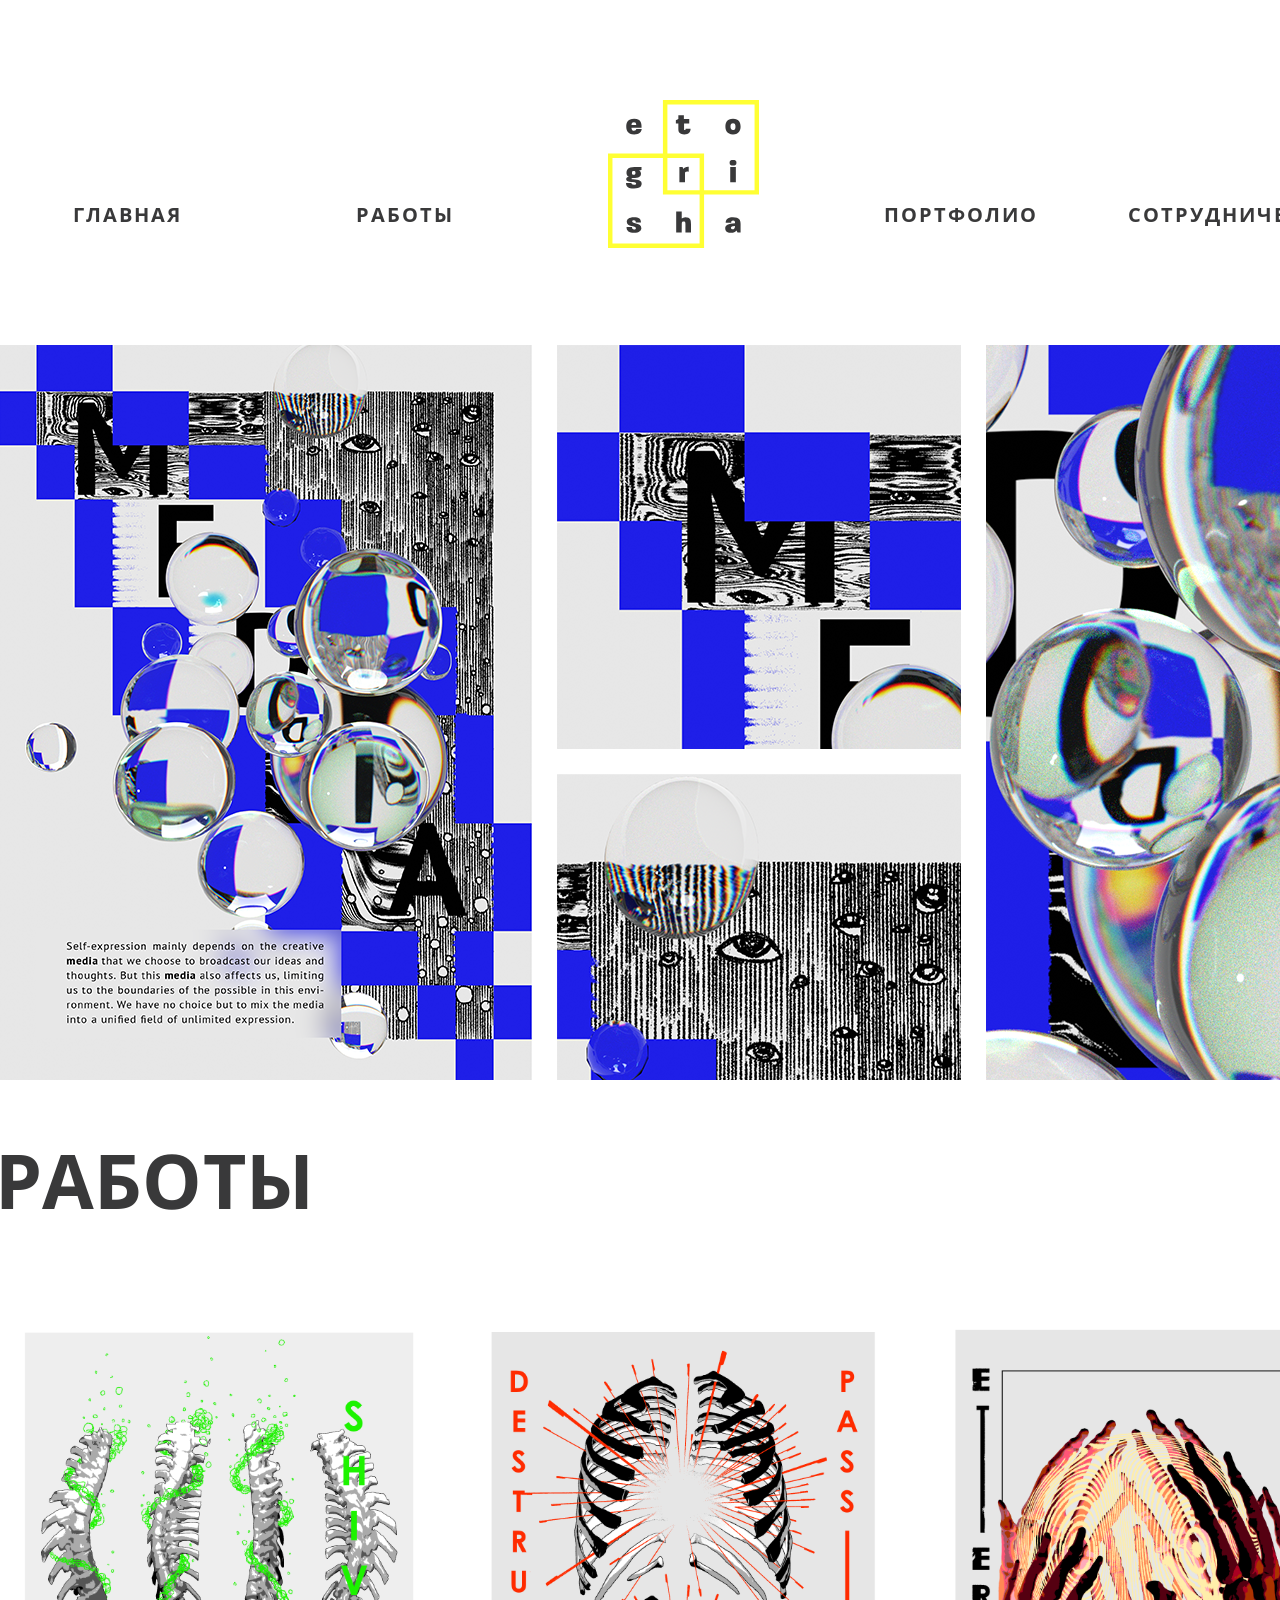
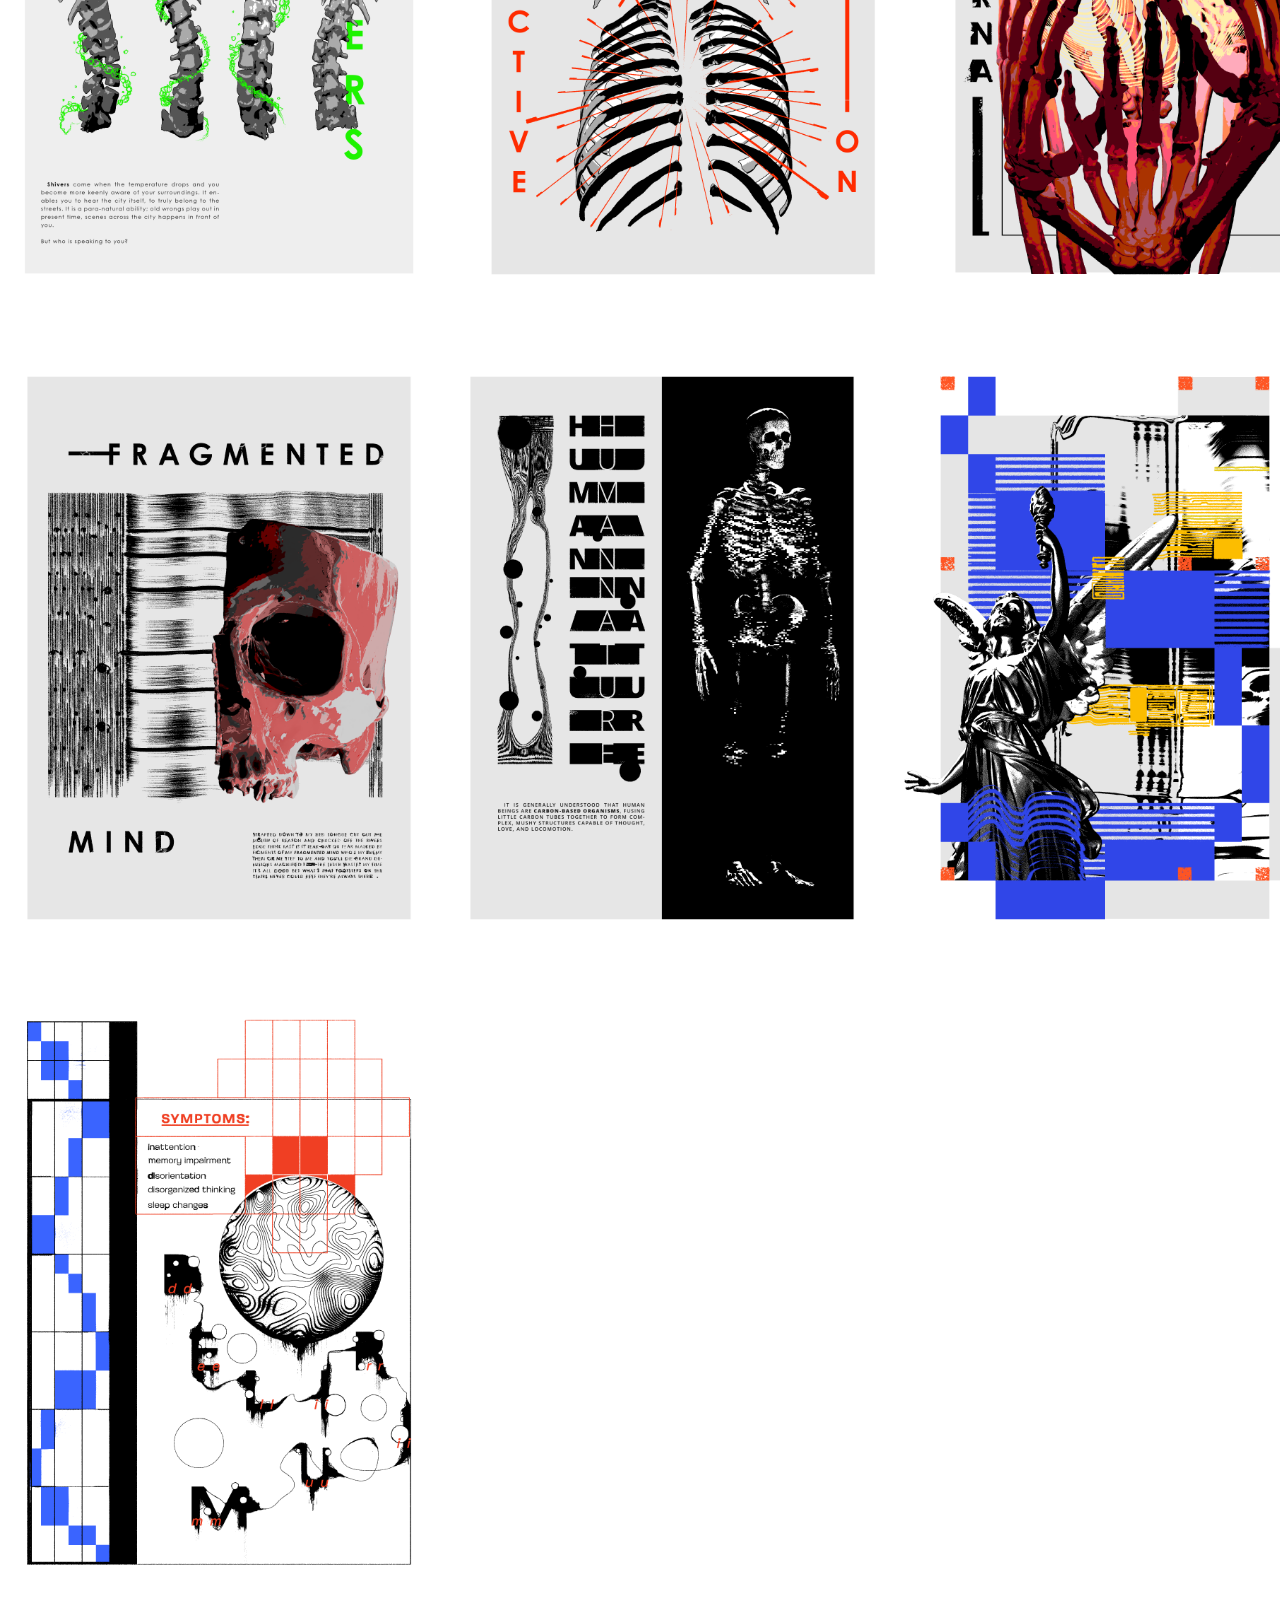
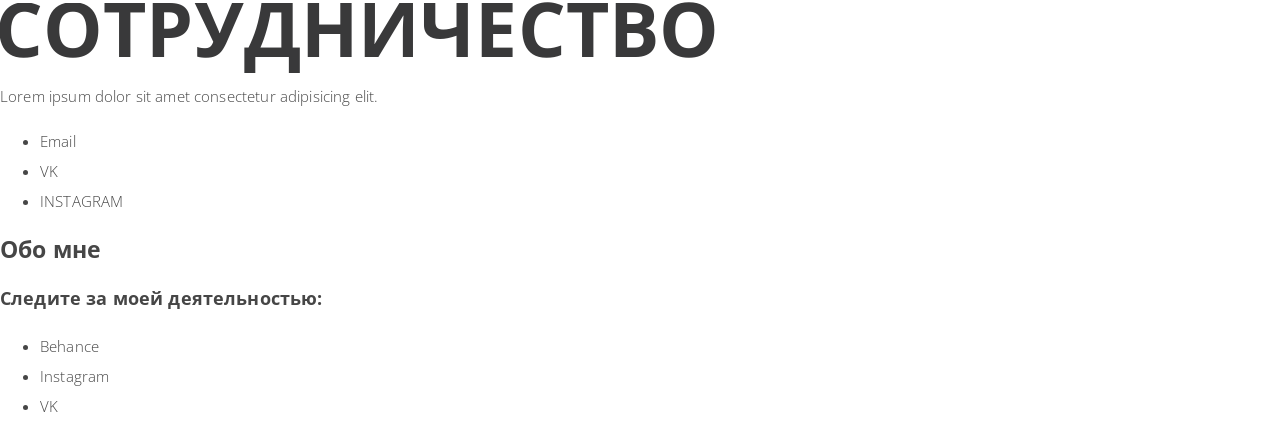
==== index.html @ 856ced9a "Initial submition" ====
<!DOCTYPE html>
<html>

<head>
  <meta charset="utf-8">
  <meta name="keywords" content="">
  <title>Художник eto_grisha</title>
  <link href="https://fonts.googleapis.com/css?family=Open+Sans+Condensed:300,700&display=swap&subset=cyrillic-ext"
    rel="stylesheet">
  <link href="..\css\normalize.css" rel="stylesheet">
  <link href="..\css\stylesheet.css" rel="stylesheet">
</head>

<body>
  <header class="main-header">
    <h1 class="visually-hidden">Сайт цифрового художника eto_grisha</h1>
    <nav class="main-navigation">
      <ul class="main-menu">
        <li><a href="#">Главная</a></li>
        <li><a href="#Works">Работы</a></li>
        <li><img class="site-logo" src="..\img\logo_nobg_1.svg"></li>
        <li><a href="#">Портфолио</a></li>
        <li><a href="#">Сотрудничество</a></li>
      </ul>
    </nav>
  </header>

  <main class="main-container">
    <section class="slider">
      <h2 class="visually-hidden">Новые работы</h2>
      <div class="slider-wrapper">
        <div class="slider-content"><img src="..\files\slider\slider_pic_1.png"></div>
        <div class="slider-content"><img src="..\files\slider\slider_pic_2.png"></div>
        <div class="slider-content"><img src="..\files\slider\slider_pic_1.png"></div>
        <div class="slider-content"><img src="..\files\slider\slider_pic_2.png"></div>

      </div>
      <a class="slider__control slider__control_left" href="#" role="button"></a>
      <a class="slider__control slider__control_right slider__control_show" href="#" role="button"></a>
    </section>
    <section class="works-section">
      <div class="title-wrapper">
        <h2 class="title" id="Works">Работы</h2>
      </div>
      <div class="works-list">
        <div class="work-list-item"><img src=..\files\gallery\0001.png>
        </div>
        <div class="work-list-item"><img src=..\files\gallery\0002.png>
        </div>
        <div class="work-list-item"><img src=..\files\gallery\0003.png>
        </div>
        <div class="work-list-item"><img src=..\files\gallery\0004.png>
        </div>
        <div class="work-list-item"><img src=..\files\gallery\0005.png>
        </div>
        <div class="work-list-item"><img src=..\files\gallery\0006.png>
        </div>
        <div class="work-list-item"><img src=..\files\gallery\0007.png>
        </div>
        <div class="work-list-item"><img src=..\files\gallery\0008.png>
        </div>
        <div class="work-list-item"><img src=..\files\gallery\0009.png>
        </div>
      </div>
    </section>
    <section class="contacts-section">
      <h2 class="title">Сотрудничество</h2>
      <p>Lorem ipsum dolor sit amet consectetur adipisicing elit. </p>
      <ul class="contacts-list">
        <li>Email</li>
        <li>VK</li>
        <li>INSTAGRAM</li>
      </ul>
    </section>
    <section class="about-section">
      <h2>Обо мне</h2>
    </section>

  </main>

  <footer class="main-footer">
    <section class="footer-links">
      <h3>Следите за моей деятельностью:</h3>
      <ul class=links-list>
        <li>Behance</li>
        <li>Instagram</li>
        <li>VK</li>
      </ul>
    </section>
    <section></section>
  </footer>
  <script src="..\js\slider.js"></script>
</body>

</html>
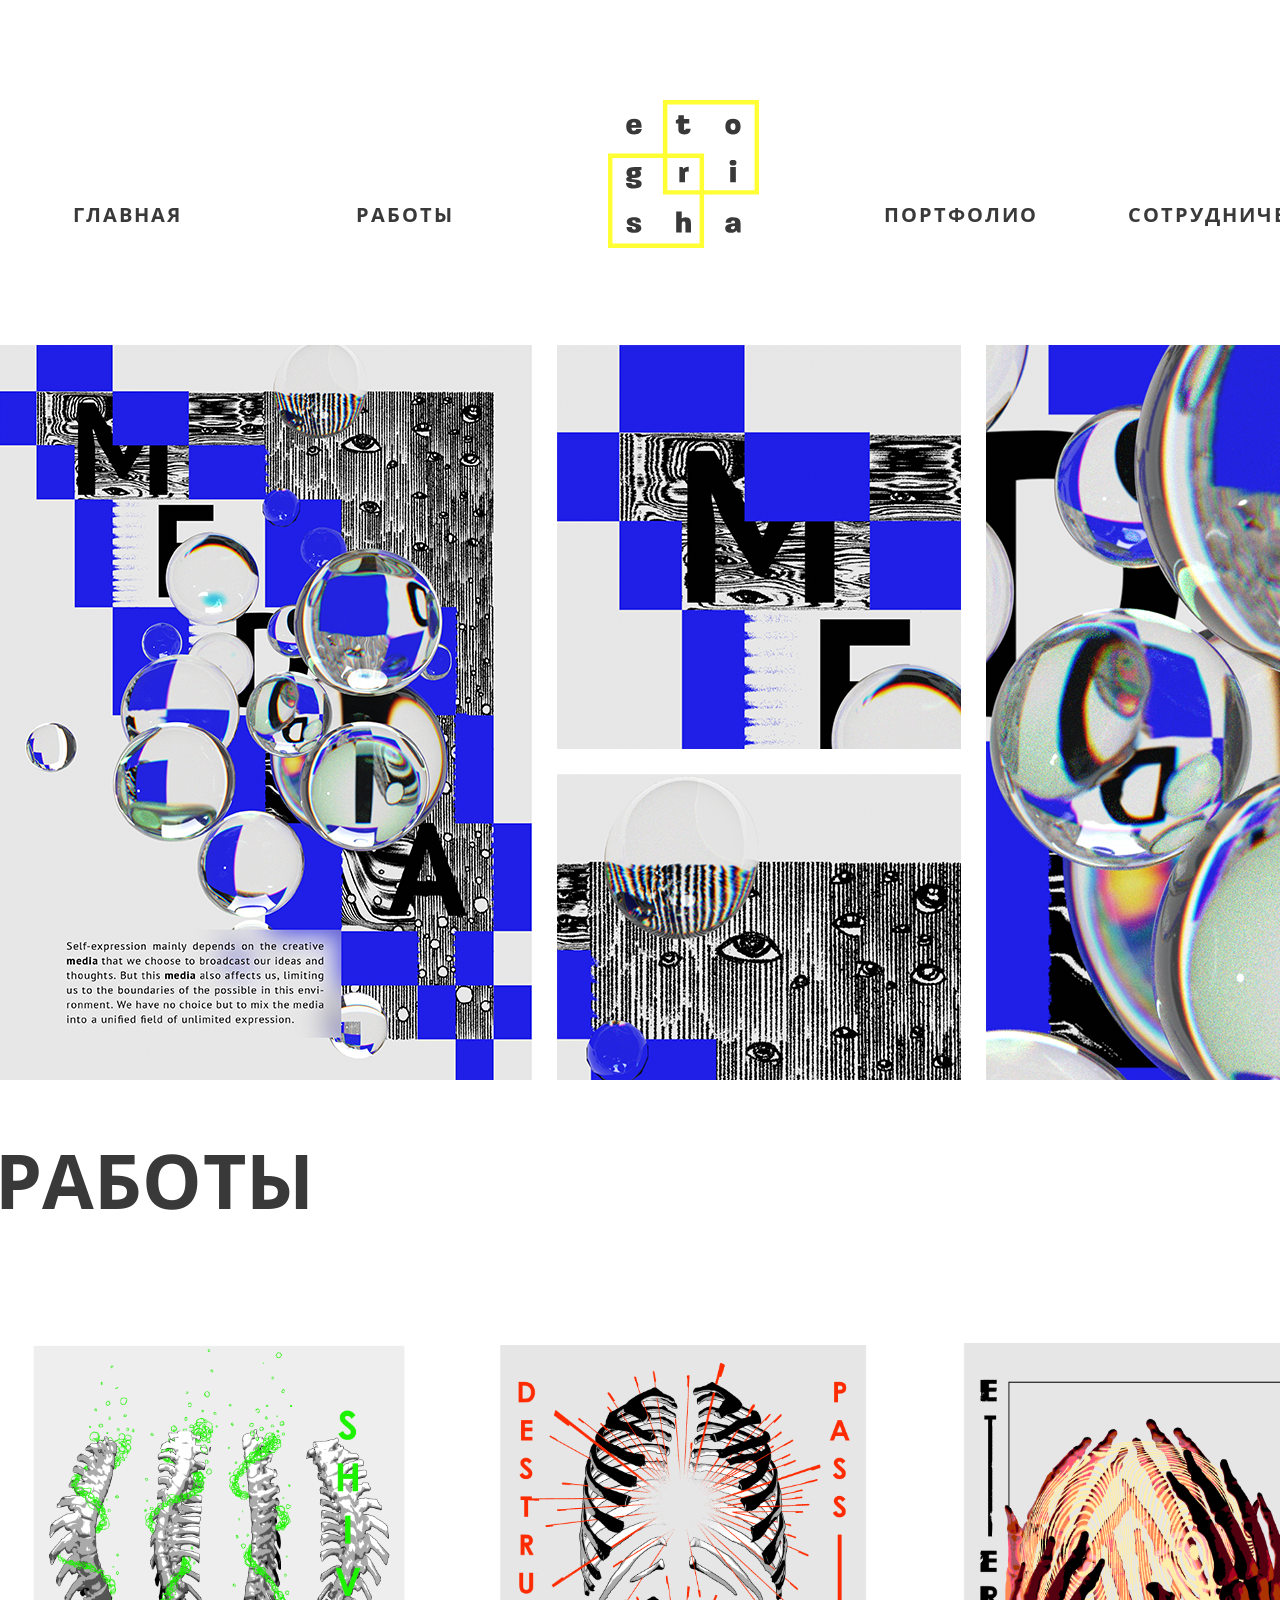
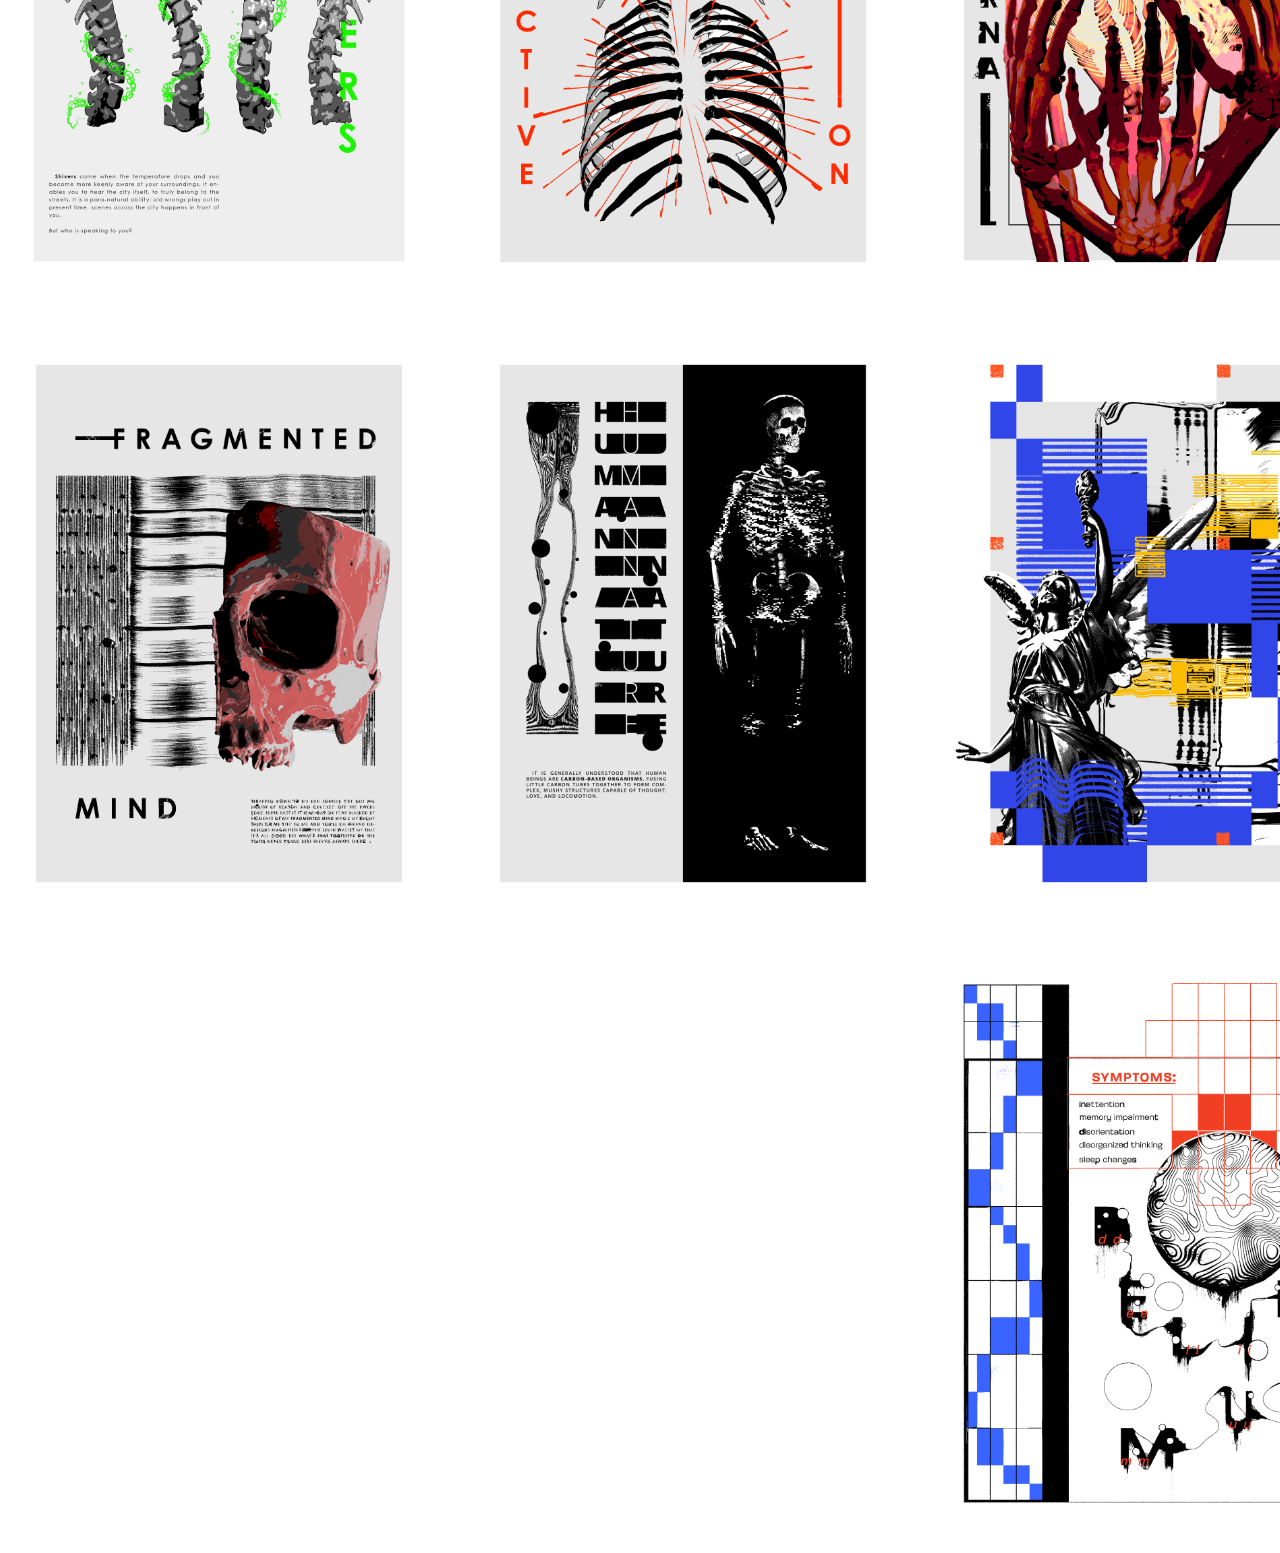
==== commit 3b0548a6: "v0.2 Gallery redone" ====
--- a/index.html
+++ b/index.html
@@ -7,8 +7,8 @@
   <title>Художник eto_grisha</title>
   <link href="https://fonts.googleapis.com/css?family=Open+Sans+Condensed:300,700&display=swap&subset=cyrillic-ext"
     rel="stylesheet">
-  <link href="..\css\normalize.css" rel="stylesheet">
-  <link href="..\css\stylesheet.css" rel="stylesheet">
+  <link href="css\normalize.css" rel="stylesheet">
+  <link href="css\stylesheet.css" rel="stylesheet">
 </head>
 
 <body>
@@ -18,7 +18,7 @@
       <ul class="main-menu">
         <li><a href="#">Главная</a></li>
         <li><a href="#Works">Работы</a></li>
-        <li><img class="site-logo" src="..\img\logo_nobg_1.svg"></li>
+        <li><img class="site-logo" src="img\logo_nobg_1.svg"></li>
         <li><a href="#">Портфолио</a></li>
         <li><a href="#">Сотрудничество</a></li>
       </ul>
@@ -29,10 +29,10 @@
     <section class="slider">
       <h2 class="visually-hidden">Новые работы</h2>
       <div class="slider-wrapper">
-        <div class="slider-content"><img src="..\files\slider\slider_pic_1.png"></div>
-        <div class="slider-content"><img src="..\files\slider\slider_pic_2.png"></div>
-        <div class="slider-content"><img src="..\files\slider\slider_pic_1.png"></div>
-        <div class="slider-content"><img src="..\files\slider\slider_pic_2.png"></div>
+        <div class="slider-content"><img src="files\slider\slider_pic_1.png"></div>
+        <div class="slider-content"><img src="files\slider\slider_pic_2.png"></div>
+        <div class="slider-content"><img src="files\slider\slider_pic_1.png"></div>
+        <div class="slider-content"><img src="files\slider\slider_pic_2.png"></div>
 
       </div>
       <a class="slider__control slider__control_left" href="#" role="button"></a>
@@ -43,53 +43,24 @@
         <h2 class="title" id="Works">Работы</h2>
       </div>
       <div class="works-list">
-        <div class="work-list-item"><img src=..\files\gallery\0001.png>
-        </div>
-        <div class="work-list-item"><img src=..\files\gallery\0002.png>
-        </div>
-        <div class="work-list-item"><img src=..\files\gallery\0003.png>
-        </div>
-        <div class="work-list-item"><img src=..\files\gallery\0004.png>
-        </div>
-        <div class="work-list-item"><img src=..\files\gallery\0005.png>
-        </div>
-        <div class="work-list-item"><img src=..\files\gallery\0006.png>
-        </div>
-        <div class="work-list-item"><img src=..\files\gallery\0007.png>
-        </div>
-        <div class="work-list-item"><img src=..\files\gallery\0008.png>
-        </div>
-        <div class="work-list-item"><img src=..\files\gallery\0009.png>
-        </div>
       </div>
+
+
     </section>
-    <section class="contacts-section">
-      <h2 class="title">Сотрудничество</h2>
-      <p>Lorem ipsum dolor sit amet consectetur adipisicing elit. </p>
-      <ul class="contacts-list">
-        <li>Email</li>
-        <li>VK</li>
-        <li>INSTAGRAM</li>
-      </ul>
-    </section>
-    <section class="about-section">
-      <h2>Обо мне</h2>
-    </section>
-
+    </div>
+    </div>
   </main>
 
-  <footer class="main-footer">
-    <section class="footer-links">
-      <h3>Следите за моей деятельностью:</h3>
-      <ul class=links-list>
-        <li>Behance</li>
-        <li>Instagram</li>
-        <li>VK</li>
-      </ul>
-    </section>
-    <section></section>
-  </footer>
-  <script src="..\js\slider.js"></script>
+  <div class="selected-work-popup">
+    <img class=selected-work-image src="files/gallery/1.png" height="100%">
+    <div class="selected-work-menu">
+    </div>
+  </div>
+
+  <script src="https://code.jquery.com/jquery-3.4.1.min.js"
+    integrity="sha256-CSXorXvZcTkaix6Yvo6HppcZGetbYMGWSFlBw8HfCJo=" crossorigin="anonymous"></script>
+  <script src="js\slider.js"></script>
+  <script src="js/gallery.js"></script>
 </body>
 
 </html>
